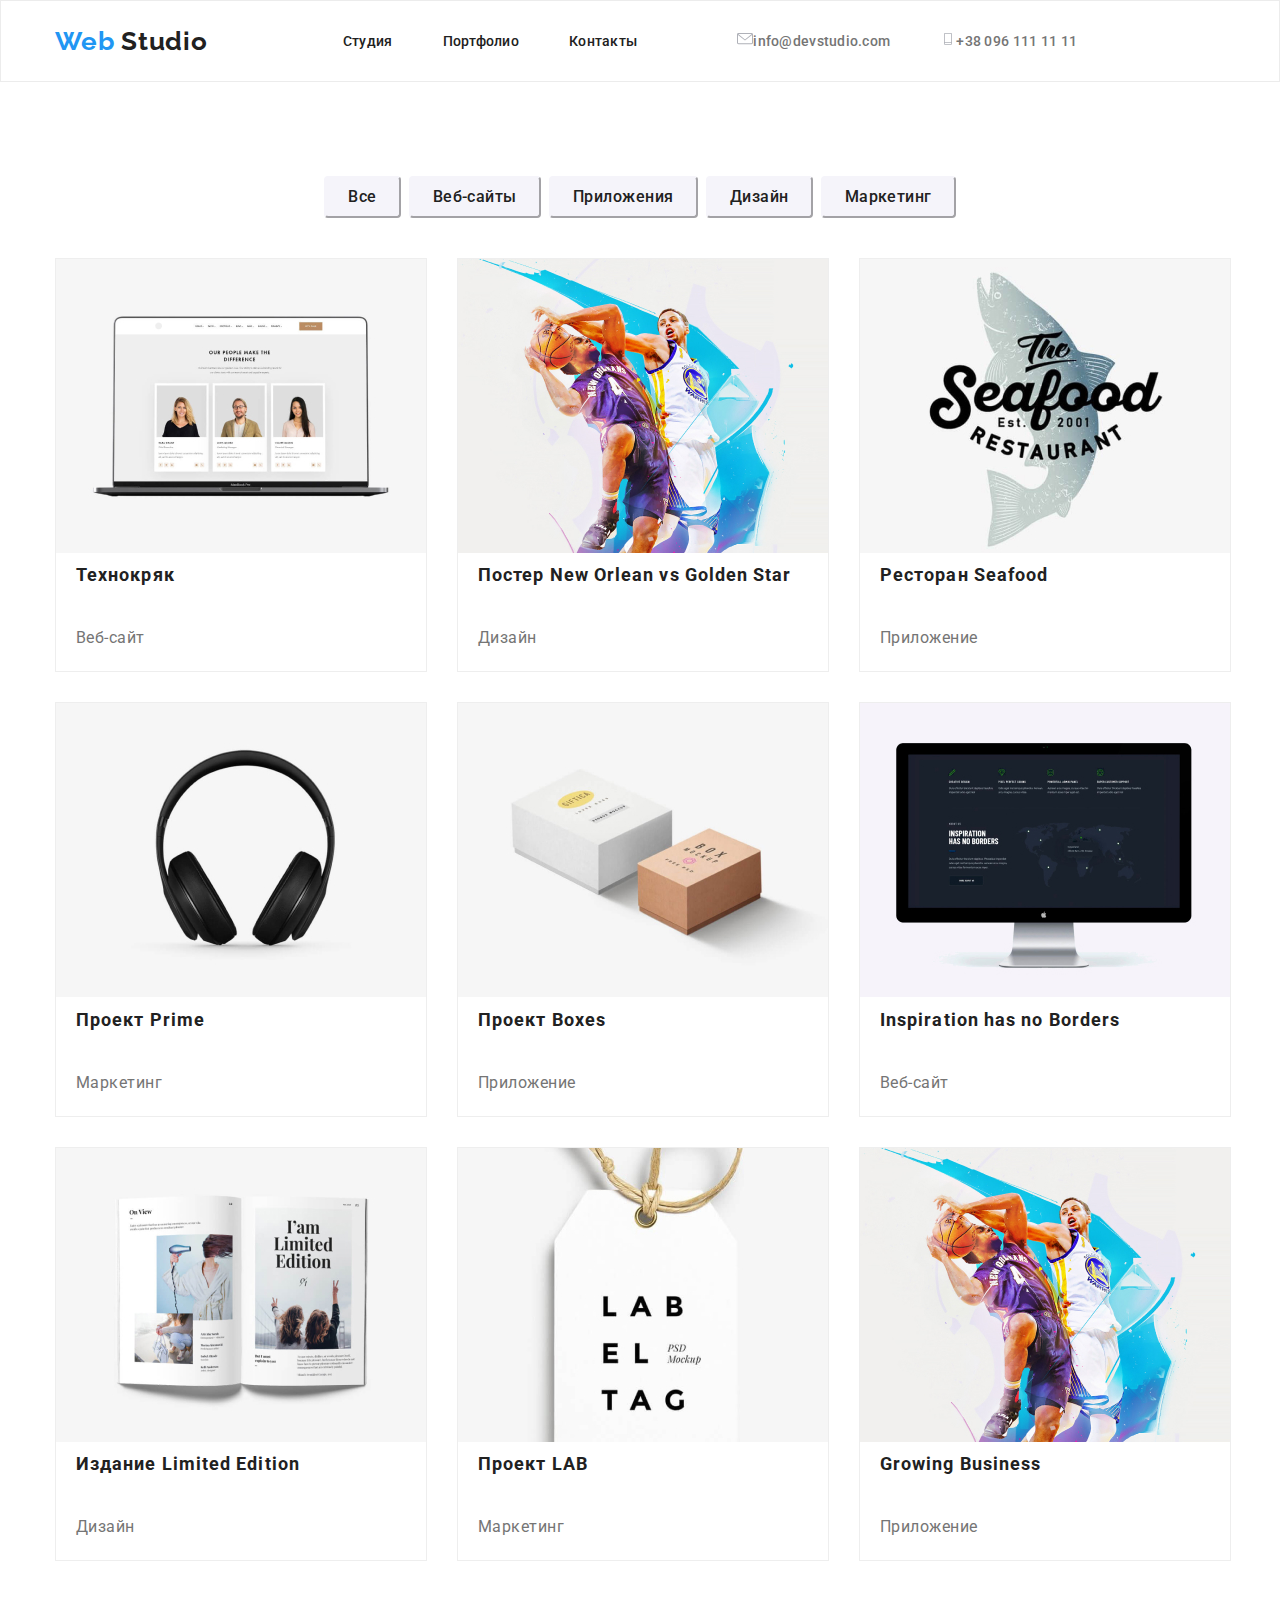
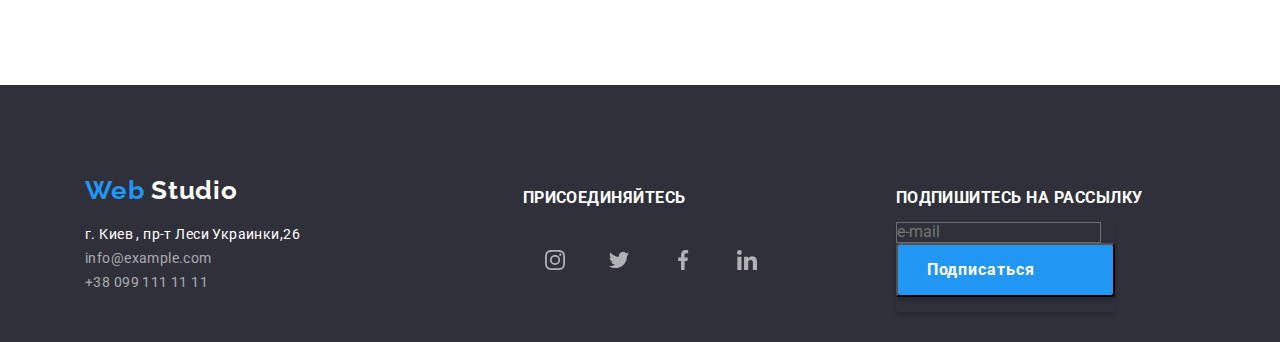
==== portfolio.html @ a4f7d0e1 "ready to hw05" ====
<!DOCTYPE html>
<html lang="ru">
	<head>
		<meta charset="UTF-8" />
		<meta name="viewport" content="width=device-width, initial-scale=1.0" />
		<meta http-equiv="X-UA-Compatible" content="ie=edge" />
		<link rel="icon" href="./favicon.ico" type="image/x-icon" />
		<link
			href="https://fonts.googleapis.com/css2?family=Raleway:wght@700&family=Roboto:wght@400;500;700;900&display=swap"
			rel="stylesheet"
		/>
		<link rel="stylesheet" href="./css/normalize.css" />
		<link rel="stylesheet" href="./css/style.css" />
		<title>Web Studio - portfolio</title>
	</head>
	<body>
		<!-- Шапка сайту -->
		<header>
			<div class="container flex">
				<nav class="flex-header">
					<div class="logo">
						<!-- <img src="./images/logo.svg" alt="Логотип компанії" /> -->
						<a href="index.html" title="Main page">
							<span class="web">Web</span>
							<span class="studio">Studio</span>
						</a>
					</div>
					<ul class="link-menu list">
						<li class="item"><a href="https://ljubik.github.io/goit-markup-hw-04/index.html">Cтудия</a></li>
						<li class="item"><a href="portfolio.html">Портфолио</a></li>
						<li class="item"><a href="#contacts">Контакты</a></li>
					</ul>
					<ul class="link-contact list">
						<li class="item">
							<a href="mailto:info@devstudio.com" class="link">
								<svg class="icon" width="16" height="12">
									<use xlink:href="./images/sprite.svg#icon_mail"></use>
								</svg>

								info@devstudio.com
							</a>
						</li>
						<li class="item">
							<a href="tel:+380961111111" class="link">
								<svg class="icon" width="10" height="16">
									<use xlink:href="./images/sprite.svg#icon_mobile"></use>
								</svg>

								+38 096 111 11 11
							</a>
						</li>
					</ul>
				</nav>
			</div>
		</header>
		<!-- Основний контент -->
		<main>
			<h1 hidden>Портфоліо, галерея робіт</h1>
			<!-- розділ galery -->
			<section class="gallery-section" title="Gallery">
				<div class="container">
					<ul class="btn-gal-group list">
						<li class="btn-gal-item"><button class="btn btn-gallery">Все</button></li>
						<li class="btn-gal-item"><button class="btn btn-gallery">Веб-сайты</button></li>
						<li class="btn-gal-item"><button class="btn btn-gallery">Приложения</button></li>
						<li class="btn-gal-item"><button class="btn btn-gallery">Дизайн</button></li>
						<li class="btn-gal-item"><button class="btn btn-gallery">Маркетинг</button></li>
					</ul>
					<div class="gallery">
						<ul class="gallery-list list">
							<li class="gal-item">
								<div class="card-gallery">
									<a href="#">
										<img src="images/portfolio-1.jpg" alt="Photo portfolio" width="370" height="294" />
									</a>
									<div class="gal-card-info">
										<h2 class="gal-title">Технокряк</h2>

										<p class="gal-text">Веб-сайт</p>
									</div>
								</div>
							</li>
							<li class="gal-item">
								<div class="card-gallery">
									<a href="#">
										<img src="images/portfolio-2.jpg" alt="Photo portfolio" width="370" height="294" />
									</a>
									<div class="gal-card-info">
										<h2 class="gal-title">Постер New Orlean vs Golden Star</h2>

										<p class="gal-text">Дизайн</p>
									</div>
								</div>
							</li>
							<li class="gal-item">
								<div class="card-gallery">
									<a href="#">
										<img src="images/portfolio-3.jpg" alt="Photo portfolio" width="370" height="294" />
									</a>
									<div class="gal-card-info">
										<h2 class="gal-title">Ресторан Seafood</h2>

										<p class="gal-text">Приложение</p>
									</div>
								</div>
							</li>
							<li class="gal-item">
								<div class="card-gallery">
									<a href="#">
										<img src="images/portfolio-4.jpg" alt="Photo portfolio" width="370" height="294" />
									</a>
									<div class="gal-card-info">
										<h2 class="gal-title">Проект Prime</h2>

										<p class="gal-text">Маркетинг</p>
									</div>
								</div>
							</li>
							<li class="gal-item">
								<div class="card-gallery">
									<a href="#">
										<img src="images/portfolio-5.jpg" alt="Photo portfolio" width="370" height="294" />
									</a>
									<div class="gal-card-info">
										<h2 class="gal-title">Проект Boxes</h2>

										<p class="gal-text">Приложение</p>
									</div>
								</div>
							</li>
							<li class="gal-item">
								<div class="card-gallery">
									<a href="#">
										<img src="images/portfolio-6.jpg" alt="Photo portfolio" width="370" height="294" />
									</a>
									<div class="gal-card-info">
										<h2 class="gal-title">Inspiration has no Borders</h2>

										<p class="gal-text">Веб-сайт</p>
									</div>
								</div>
							</li>
							<li class="gal-item">
								<div class="card-gallery">
									<a href="#">
										<img src="images/portfolio-7.jpg" alt="Photo portfolio" width="370" height="294" />
									</a>
									<div class="gal-card-info">
										<h2 class="gal-title">Издание Limited Edition</h2>

										<p class="gal-text">Дизайн</p>
									</div>
								</div>
							</li>
							<li class="gal-item">
								<div class="card-gallery">
									<a href="#">
										<img src="images/portfolio-8.jpg" alt="Photo portfolio" width="370" height="294" />
									</a>
									<div class="gal-card-info">
										<h2 class="gal-title">Проект LAB</h2>

										<p class="gal-text">Маркетинг</p>
									</div>
								</div>
							</li>
							<li class="gal-item">
								<div class="card-gallery">
									<a href="#">
										<img src="images/portfolio-2.jpg" alt="Photo portfolio" width="370" height="294" />
									</a>
									<div class="gal-card-info">
										<h2 class="gal-title">Growing Business</h2>

										<p class="gal-text">Приложение</p>
									</div>
								</div>
							</li>
						</ul>
					</div>
				</div>
			</section>
		</main>
		<!-- Нижня частина сайту -->
		<footer id="contacts">
			<div class="container">
				<div class="footer">
					<ul class="foot-list list">
						<li class="foot-address">
							<div class="logo">
								<a href="index.html" title="Main page">
									<span class="web">Web</span>
									<span class="studio-down">Studio</span>
									<br />
								</a>
							</div>
							<div class="address">
								<address>г. Киев , пр-т Леси Украинки,26</address>

								<p><a href="mailto:info@example.com" class="down-cont-link">info@example.com</a></p>
								<p><a href="tel:380991111111" class="down-cont-link">+38 099 111 11 11</a></p>
							</div>
						</li>
						<li class="foot-social">
							<h4>Присоединяйтесь</h4>
							<div class="social">
								<ul class="team-list list">
									<li class="team-card">
										<a
											href="https://instagram.com/"
											class="social-link"
											aria-label="Instagram"
											target="_blank"
											rel="noopener noreferrer"
										>
											<svg class="icon social" width="20" height="20">
												<use xlink:href="./images/sprite.svg#icon_instagram"></use>
											</svg>
										</a>
									</li>
									<li class="team-card">
										<a
											href="https://twitter.com/"
											class="social-link"
											aria-label="Twitter"
											target="_blank"
											rel="noopener noreferrer"
										>
											<svg class="icon social" width="20" height="20">
												<use xlink:href="./images/sprite.svg#icon_twitter"></use>
											</svg>
										</a>
									</li>
									<li class="team-card">
										<a
											href="https://facebook.com/"
											class="social-link"
											aria-label="Facebook"
											target="_blank"
											rel="noopener noreferrer"
										>
											<svg class="icon social" width="20" height="20">
												<use xlink:href="./images/sprite.svg#icon_facebook"></use>
											</svg>
										</a>
									</li>
									<li class="team-card">
										<a
											href="https://linkedin.com/"
											class="social-link"
											aria-label="Linkedin"
											target="_blank"
											rel="noopener noreferrer"
										>
											<svg class="icon social" width="20" height="20">
												<use xlink:href="./images/sprite.svg#icon_linkedin"></use>
											</svg>
										</a>
									</li>
								</ul>
							</div>
						</li>
						<li class="foot-subscribe">
							<h4>Подпишитесь на рассылку</h4>
							<form action="/" id="usrform">
								<input type="text" placeholder="e-mail" class="inpt-mail" name="usrname" />
								<button class="btn-subscribe">
									Подписаться
								</button>
							</form>
						</li>
					</ul>
				</div>
			</div>
		</footer>
	</body>
</html>
---- css/style.css ----
html {
	box-sizing: border-box;
}

*,
*::before,
*::after {
	box-sizing: inherit;
	margin: 0;
	padding: 0;
	/*outline: 2px solid blue;*/
}

/* *[ Index page style ]* */

/* font-family: 'Raleway', sans-serif;
font-family: 'Roboto', sans-serif; */

:root {
	--dark-color: #212121;
	--body-color: #757575;
	--icon-color: #afb1b8;
	--link-color: #2196f3;
	--light-color: #ffffff;
	--footer-bgcolor: #2f303a;
	--bkg-lite-color: #f5f4fa;
	--bkg-card-color: rgba(47, 48, 58, 0.8);
}

body {
	font-family: "Roboto", sans-serif;
	font-style: normal;
	font-weight: normal;
	letter-spacing: 0.03em;
	color: var(--dark-color);
}

a {
	text-decoration: none;
	color: var(--dark-color);
}

/* img {
	display: block;
	width: 100%;
	height: auto;
} */

a:hover,
a:focus {
	color: var(--link-color);
	fill: var(--link-color);
}

.link {
}

header {
	border: 1px solid #ececec;
}

.container {
	width: 1200px;
	padding-left: 15px;
	padding-right: 15px;
	margin-left: auto;
	margin-right: auto;
}

.flex {
	display: flex;
}

.flex-header {
	display: flex;
	align-items: center;
}

.nav {
	margin-top: 32px;
	margin-bottom: 32px;
}

.logo {
	font-family: "Raleway", sans-serif;
	font-style: normal;
	font-weight: bold;
	font-size: 26px;
	line-height: 1.192;
	letter-spacing: 0.03em;
	left: 215px;
	top: 24px;
	margin-right: 85px;
	display: inline-block;
}

.web {
	color: var(--link-color);
}

.studio {
	color: var(--dark-color);
}

.list {
	list-style: none;
	padding: 0;
	margin: 0;
}

.link-menu {
	display: flex;
	margin-left: 50px;
	padding-top: 32px;
	padding-bottom: 32px;
	font-size: 14px;
	font-weight: 500;
	letter-spacing: 0.02em;
}

.link-contact {
	display: flex;
	margin-left: 50px;
	padding-top: 32px;
	padding-bottom: 32px;
	flex-direction: row;
	font-size: 14px;
	font-weight: 500;
	letter-spacing: 0.02em;
}

.link-contact .link {
	display: flex;
}

.link-item {
	display: flex;
	align-items: center;
	margin-right: 10px;
}

.icon {
	fill: var(--icon-color);
}

.link-contact svg {
	width: 16px;
	height: 12px;
	align-items: baseline;
}

.link-contact a {
	color: var(--body-color);
	fill: var(--link-color);
}

.link .svg {
	display: inline;
	vertical-align: middle;
}

.link-contact a:hover,
.link-contact a:focus,
.link-contact svg:hover,
.link-contact svg:focus {
	color: var(--link-color);
	--icon-color: var(--link-color);
}

.item {
	margin-right: 50px;
}

.hero {
	padding-bottom: 200px;
	padding-top: 200px;
	background-image: linear-gradient(rgba(47, 48, 58, 0.8), rgba(47, 48, 58, 0.8)), url(../images/Header_img_opt.png);
	max-width: 1600px;
	display: flex;
	flex-wrap: wrap;
	align-items: center;
	justify-content: center;
	margin: 0 auto;
}

.hero-center {
	/* display: flex;
	align-items: center;
	justify-content: center; */
	text-align: center;
	margin: 0 auto;
}

.hero-high-text {
	font-family: "Roboto", sans-serif;
	font-style: normal;
	letter-spacing: 0.06em;
	color: var(--light-color);
	width: 696px;
	font-weight: 900;
	font-size: 44px;
	line-height: 1.363;
	text-transform: uppercase;
	text-align: center;
	display: flex;
	justify-content: center;
	align-items: center;
	margin: 0 auto;
	padding-bottom: 30px;
}

.btn-hero {
	margin: 0 auto;
	font-weight: bold;
	font-size: 16px;
	line-height: 1.875;
	display: flex;
	align-items: center;
	color: var(--light-color);
	border: none;
	border-radius: 4px;
	box-shadow: 0px 4px 4px rgba(0, 0, 0, 0.15);
	background: var(--link-color);
	width: 200px;
	padding: 10px;
	justify-content: center;
	align-items: center;
}

.btn-hero:hover,
.btn-hero:focus,
.btn-subscribe:hover,
.btn-subscribe:focus {
	background: var(--link-color);
	border-radius: 4px;
	box-shadow: 0px 4px 4px var(--link-color);
	cursor: pointer;
}

.benefits {
	padding-top: 94px;
	padding-bottom: 94px;
}

.benefits p {
	font-size: 14px;
	line-height: 1.71;
	letter-spacing: 0.03em;
	color: var(--body-color);
}

.benefits h3 {
	font-weight: bold;
	font-size: 14px;
	line-height: 1.143;
	letter-spacing: 0.03em;
	text-transform: uppercase;
	color: var (--dark-color);
}

.benefits-list {
	display: flex;
}

.benefits-item {
	margin: 10px;
	width: calc((100% - 30px * 2) / 4);
}

.rectangle1 {
	border-radius: 4px;
	display: flex;
	flex-wrap: wrap;
	justify-items: center;
	/* width: calc((100%-30px * 3) / 4); */
	background-color: var(--bkg-lite-color);
	padding-left: 100px;
	padding-top: 25px;
	padding-right: 100px;
	padding-bottom: 25px;
}

.img {
	border-style: none;
	display: block; /* для прибирання пропусків пiсля інлайн компонентів */
}

.rectangle1-img {
	display: flex;
	align-items: center;
	justify-content: center;
}

.rectangle1-img .icon {
	fill: var(--icon-color);
	width: 65px;
	height: 70px;
}

.rectangle1-txt {
	display: flex;
	flex-wrap: wrap;
	padding-top: 30px;
}

.we-do {
	font-weight: bold;
	letter-spacing: 0.03em;
	/* padding-top: 94px; */
	padding-bottom: 94px;
}

.we-do-group {
	display: flex;
	padding-left: 15px;
	padding-right: 15px;
}

.we-do-list {
	display: flex;
}

.we-do-item {
	width: calc((100% - 30px * 2) / 3);
}

.we-do-item:nth-child(even) {
	margin-right: 30px;
	margin-left: 30px;
}

.we-do-fig figcaption {
	font-size: 14px;
	display: none;
	line-height: 1.143;
	text-transform: uppercase;
	text-align: center;
}

.we-do-cap {
	display: flex;
	padding-bottom: 28px;
	padding-top: 28px;
	justify-content: center;
	background-color: var(--bkg-card-color);
	color: var(--light-color);
}

.team {
	background: var(--bkg-lite-color);
	display: flex;
	flex-wrap: nowrap;
	padding-top: 94px;
	padding-bottom: 94px;
}

.team-container {
	flex-wrap: nowrap;
}

.team-list {
	display: flex;
	flex-wrap: wrap;
}

.team-item {
	display: flex;
	margin-left: 10px;
	margin-right: 10px;
}

.we-do-h-text,
.team-h-text,
.clients-h-text {
	font-family: "Roboto", sans-serif;
	font-style: normal;
	font-weight: bold;
	font-size: 36px;
	line-height: 1.167;
	color: var(--dark-color);
	text-align: center;
	letter-spacing: 0.03em;
	padding-bottom: 50px;
}

.card {
	width: 260px;
	background: var(--light-color);
	box-shadow: 0px 1px 3px rgba(0, 0, 0, 0.12), 0px 1px 1px rgba(0, 0, 0, 0.14), 0px 2px 1px rgba(0, 0, 0, 0.2);
	border-radius: 0px 0px 4px 4px;
	display: flex;
	flex-wrap: wrap;
	justify-content: center;
}

.team-card-info {
	display: flex;
	flex-wrap: wrap;
	padding-top: 30px;
	padding-bottom: 18px;
	flex-direction: column;
}

.social-link {
	display: flex;
	justify-content: center;
	align-items: center;
	width: 44px;
	height: 44px;
	border-radius: 50%;
}

.social {
	display: flex;
	justify-content: center;
	flex-wrap: nowrap;
}

.team-title {
	display: flex;
	justify-content: center;
	flex-wrap: wrap;
}

.card h3 {
	text-align: center;
}

.card p {
	font-weight: 500;
	font-size: 16px;
	line-height: 1.875;
	color: var(--body-color);
	text-align: center;
}

.team-card {
	flex-wrap: nowrap;
	margin-top: 30px;
	margin-left: 10px;
	margin-right: 10px;
	margin-bottom: 30px;
}

.team-card svg {
	display: flex;
	width: 20px;
	height: 20px;
	justify-content: center;
}

.team-card a:hover,
.team-card a:focus,
.social-link:hover,
.social-link:focus {
	color: var(--link-color);
	--icon-color: var(--light-color);
	background: var(--link-color);
	border-radius: 50%;
}

.clients {
	letter-spacing: 0.03em;
	padding-top: 94px;
	padding-bottom: 94px;
}

.clients-cont {
	display: inline;
	flex-wrap: nowrap;
}

.clients-list {
	display: flex;
	justify-content: center;
}

.clients-card {
	display: flex;
	flex-direction: row;
	margin-left: 10px;
	margin-right: 10px;
	justify-content: center;
	align-items: center;
}

.link-clients {
	display: flex;
	width: 170px;
	height: 90px;
	border: 1px solid #afb1b8;
	border-radius: 4px;
	vertical-align: middle;
	justify-content: center;
	align-items: center;
}

.clients-logo svg {
	display: flex;
	/* width: 40px;
	height: 40px; */
	justify-content: center;
}

.link-clients:hover,
.link-clients:focus {
	border: 1px solid var(--link-color);
	--icon-color: var(--link-color);
}

footer {
	left: 1px;
	background: var(--footer-bgcolor);
	color: var(--light-color);
	display: flex;
}

.footer {
	display: flex;
	padding: 30px;
}

.foot-list {
	display: flex;
	flex-wrap: nowrap;
	/*width: calc((100% - 30px * 2) / 3); */
}

.foot-address {
	display: flex;
	flex-wrap: wrap;
	padding-top: 60px;
	font-size: 14px;
	line-height: 1.71;
	letter-spacing: 0.03em;
}

.foot-social {
	display: flex;
	flex-wrap: wrap;
	text-transform: uppercase;
	padding-top: 74px;
	padding-left: 147px;
}
.foot-subscribe {
	display: flex;
	flex-wrap: wrap;
	text-transform: uppercase;
	padding-top: 74px;
	padding-left: 104px;
}

.studio-down {
	color: var(--light-color);
	display: inline;
}
.address {
	display: flex;
	flex-wrap: wrap;
	display: inline-block;
}

address {
	font-style: normal;
}

.down-cont-link {
	color: rgba(255, 255, 255, 0.6);
}

form {
	box-shadow: 0px 4px 4px rgba(0, 0, 0, 0.15);
	border-radius: 4px;
	position: relative;
}

.inpt-mail {
	border: 1px solid rgba(255, 255, 255, 0.3);
	box-sizing: border-box;
	/* box-shadow: 0px 4px 4px rgba(0, 0, 0, 0.15);
  border-radius: 4px; */
	background: var(--footer-bgcolor);
}

.btn-subscribe {
	color: var(--light-color);
	background-color: var(--link-color);
	font-style: normal;
	font-weight: bold;
	font-size: 16px;
	line-height: 1.875;
	display: flex;
	align-items: center;
	text-align: center;
	letter-spacing: 0.06em;
	border-radius: 4px;
	box-shadow: 0px 4px 4px rgba(0, 0, 0, 0.15);
	padding-left: 29px;
	padding-right: 62px;
	padding-top: 10px;
	padding-bottom: 10px;
}

.btn-subscribe::after {
	content: " ";
	display: block;
	margin-right: 16px;
	background-image: url(../images/icon_mail_hover.svg);
	background-repeat: no-repeat;
}

/* *[ Portfolio page style ]* */
.gallery-section {
	display: flex;
	padding-bottom: 94px;
	padding-top: 94px;
}

.gallery {
	display: flex;
	width: 1176px;
	padding-top: 40px;
}

.btn-gal-group {
	display: flex;
	justify-content: center;
}

.btn {
	background: var(--bkg-lite-color);
	border-radius: 4px;
}

.btn:hover,
.btn:focus {
	background: var(--link-color);
	border: 2px solid var(--link-color);
	color: var(--light-color);
	cursor: pointer;
}

.btn-gallery {
	background: var(--bkg-lite-color);
	border-radius: 4px;
	border-color: var(--bkg-lite-color);
	font-weight: 500;
	font-size: 16px;
	line-height: 1.625;
	letter-spacing: 0.03em;
	color: var(--dark-color);
	padding-left: 22px;
	padding-right: 22px;
	padding-top: 6px;
	padding-bottom: 6px;
	margin-left: 4px;
	margin-right: 4px;
}

.gallery-list {
	display: flex;
	flex-wrap: wrap;
	justify-content: space-between;
}

.gal-item {
	width: calc((100% - 30px * 2) / 3);
	margin-bottom: 30px;
}

.card-gallery {
	background: var(--light-color);
	border: 1px solid #eeeeee;
	box-sizing: border-box;
	/* box-shadow: 1px 4px 6px rgba(0, 0, 0, 0.16), 0px 4px 4px rgba(0, 0, 0, 0.06), 0px 1px 1px rgba(0, 0, 0, 0.12); */
	/* border-radius: 0px 0px 4px 4px; */
	display: flex;
	flex-wrap: wrap;
	border: 1px solid #eeeeee;
	box-sizing: border-box;
}

.gal-card-info {
	flex-wrap: wrap;
	padding-left: 20px;
}

.card-gallery h2 {
	font-size: 18px;
	line-height: 2;
	letter-spacing: 0.06em;
	color: var(--dark-color);
}

.card-gallery p {
	display: flex;
	margin-top: 30px;
	margin-bottom: 18px;
	font-weight: normal;
	font-size: 16px;
	line-height: 1.875;
	letter-spacing: 0.03em;
	color: var(--body-color);
}

.gallery-txt {
	display: flex;
	color: var(--light-color);
}
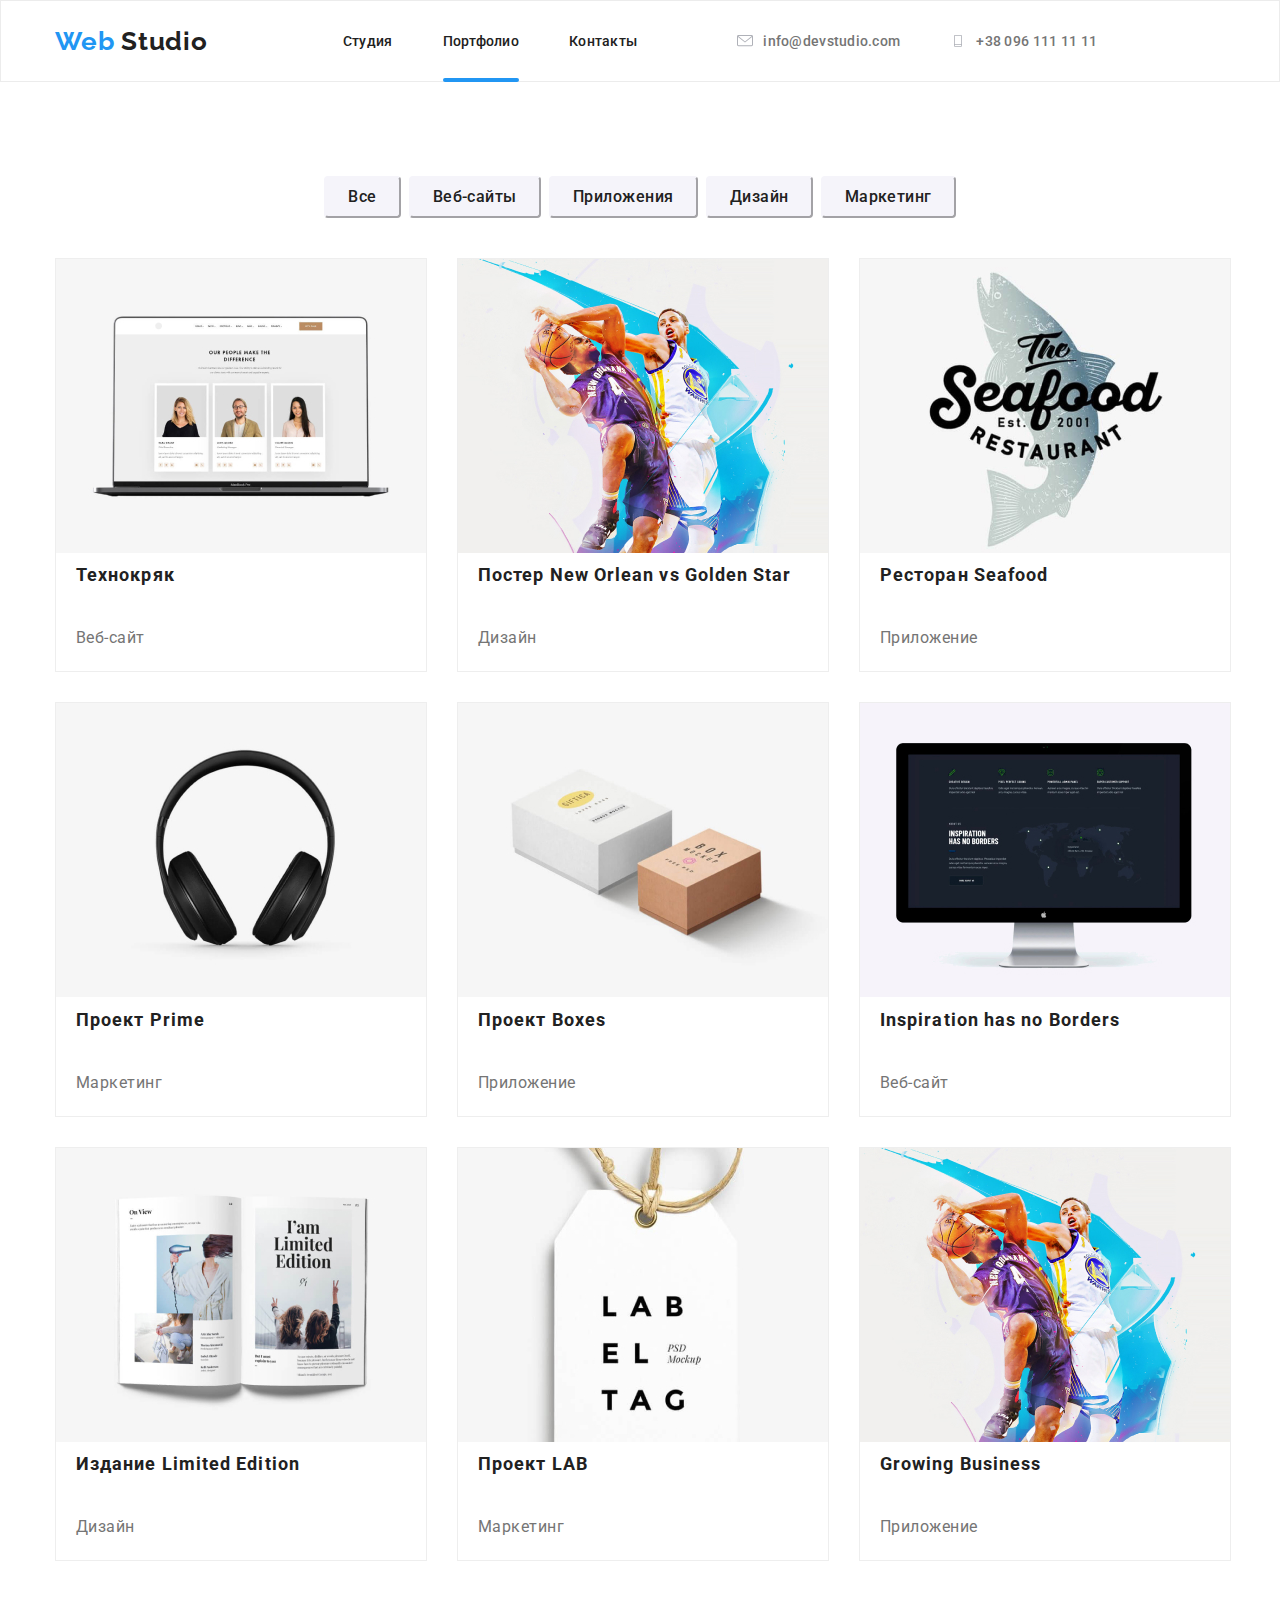
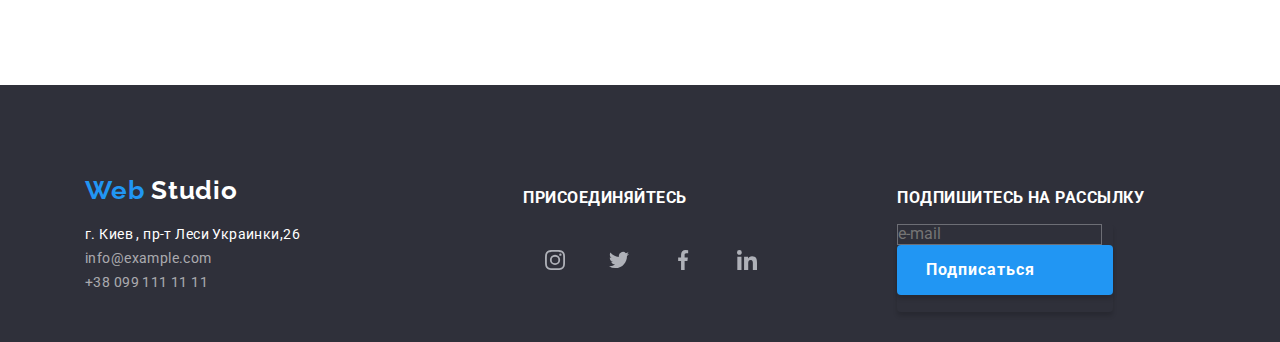
==== commit c35dcc78: "make line link" ====
--- a/portfolio.html
+++ b/portfolio.html
@@ -26,27 +26,33 @@
 						</a>
 					</div>
 					<ul class="link-menu list">
-						<li class="item"><a href="https://ljubik.github.io/goit-markup-hw-04/index.html">Cтудия</a></li>
-						<li class="item"><a href="portfolio.html">Портфолио</a></li>
-						<li class="item"><a href="#contacts">Контакты</a></li>
+						<li class="item">
+							<a href="https://ljubik.github.io/goit-markup-hw-04/index.html" class="menu-line">Cтудия</a>
+						</li>
+						<li class="item"><a href="portfolio.html" class="menu-line current">Портфолио</a></li>
+						<li class="item"><a href="#contacts" class="menu-line">Контакты</a></li>
 					</ul>
 					<ul class="link-contact list">
 						<li class="item">
 							<a href="mailto:info@devstudio.com" class="link">
-								<svg class="icon" width="16" height="12">
-									<use xlink:href="./images/sprite.svg#icon_mail"></use>
-								</svg>
-
-								info@devstudio.com
+								<span class="link-item">
+									<svg class="icon" width="10" height="16">
+										<use xlink:href="./images/sprite.svg#icon_mail"></use>
+									</svg>
+								</span>
+
+								<span>info@devstudio.com</span>
 							</a>
 						</li>
 						<li class="item">
 							<a href="tel:+380961111111" class="link">
-								<svg class="icon" width="10" height="16">
-									<use xlink:href="./images/sprite.svg#icon_mobile"></use>
-								</svg>
-
-								+38 096 111 11 11
+								<span class="link-item">
+									<svg class="icon" width="10" height="16">
+										<use xlink:href="./images/sprite.svg#icon_mobile"></use>
+									</svg>
+								</span>
+
+								<span>+38 096 111 11 11</span>
 							</a>
 						</li>
 					</ul>
--- a/css/style.css
+++ b/css/style.css
@@ -169,6 +169,34 @@
 
 .item {
 	margin-right: 50px;
+	position: relative;
+}
+
+.menu-line::after {
+	position: absolute;
+	content: "";
+	top: 45px;
+	display: block;
+	left: 0;
+	bottom: 0;
+	width: 100%;
+	height: 4px;
+	border-radius: 2px;
+	background-color: var(--link-color);
+	z-index: 2;
+	opacity: 0;
+	transform: scaleX(0);
+	transition: transform 250ms cubic-bezier(0.4, 0, 0.2, 1), opacity 250ms cubic-bezier(0.4, 0, 0.2, 1);
+}
+
+.menu-line.current::after {
+	opacity: 1;
+	transform: scaleX(1);
+}
+
+.menu-line:hover::after {
+	opacity: 1;
+	transform: scaleX(1);
 }
 
 .hero {
@@ -184,9 +212,6 @@
 }
 
 .hero-center {
-	/* display: flex;
-	align-items: center;
-	justify-content: center; */
 	text-align: center;
 	margin: 0 auto;
 }
@@ -235,6 +260,12 @@
 	border-radius: 4px;
 	box-shadow: 0px 4px 4px var(--link-color);
 	cursor: pointer;
+	border: none;
+}
+
+.btn-hero:active,
+.btn-subscribe:active {
+	border: none;
 }
 
 .benefits {
@@ -322,6 +353,7 @@
 
 .we-do-item {
 	width: calc((100% - 30px * 2) / 3);
+	position: relative;
 }
 
 .we-do-item:nth-child(even) {
@@ -331,7 +363,7 @@
 
 .we-do-fig figcaption {
 	font-size: 14px;
-	display: none;
+	/* display: none; */
 	line-height: 1.143;
 	text-transform: uppercase;
 	text-align: center;
@@ -344,6 +376,8 @@
 	justify-content: center;
 	background-color: var(--bkg-card-color);
 	color: var(--light-color);
+	position: absolute;
+	width: 100%;
 }
 
 .team {
@@ -599,14 +633,74 @@
 	padding-right: 62px;
 	padding-top: 10px;
 	padding-bottom: 10px;
+	border: none;
 }
 
 .btn-subscribe::after {
-	content: " ";
+	content: "";
 	display: block;
 	margin-right: 16px;
-	background-image: url(../images/icon_mail_hover.svg);
+	background-image: url(../images/icon/icon_send.svg);
 	background-repeat: no-repeat;
+}
+
+/* *[ Modal window style ]* */
+.backdrop {
+	position: fixed;
+	top: 0;
+	left: 0;
+	bottom: 0;
+	background-color: rgba(25, 28, 38, 0.8);
+	pointer-events: none;
+	z-index: 100;
+	opacity: 1;
+
+	transition: opacity 250ms cubic-bezier(0.4, 0, 0.2, 1);
+}
+
+.backdrop.is-hidden {
+	visibility: hidden;
+	/* pointer-events: none; */
+	opacity: 0;
+}
+
+.backdrop.is-hidden .modal {
+	transform: translate(-50%, -50%) scale(1.1);
+}
+
+.modal {
+	width: 80%;
+	display: flex;
+	max-width: 528px;
+	height: 80%;
+	padding: 80px 40px;
+	position: fixed;
+	top: 50%;
+	left: 50%;
+	width: 100%;
+	transform: translate(-50%, -50%) scale(1);
+
+	transition: transform 250ms cubic-bezier(0.4, 0, 0.2, 1);
+	background-color: #f7f7f7;
+	padding: 80px 40px;
+}
+
+.modal p {
+	font-size: 24px;
+}
+
+.btn-close-modal {
+	position: absolute;
+	top: 15px;
+	right: 15px;
+	width: 25px;
+	height: 25px;
+	border-radius: 50%;
+	border: 2px solid var(--dark-color);
+	background-color: var(--icon-color);
+	color: var(--light-color);
+	cursor: pointer;
+	z-index: 101;
 }
 
 /* *[ Portfolio page style ]* */
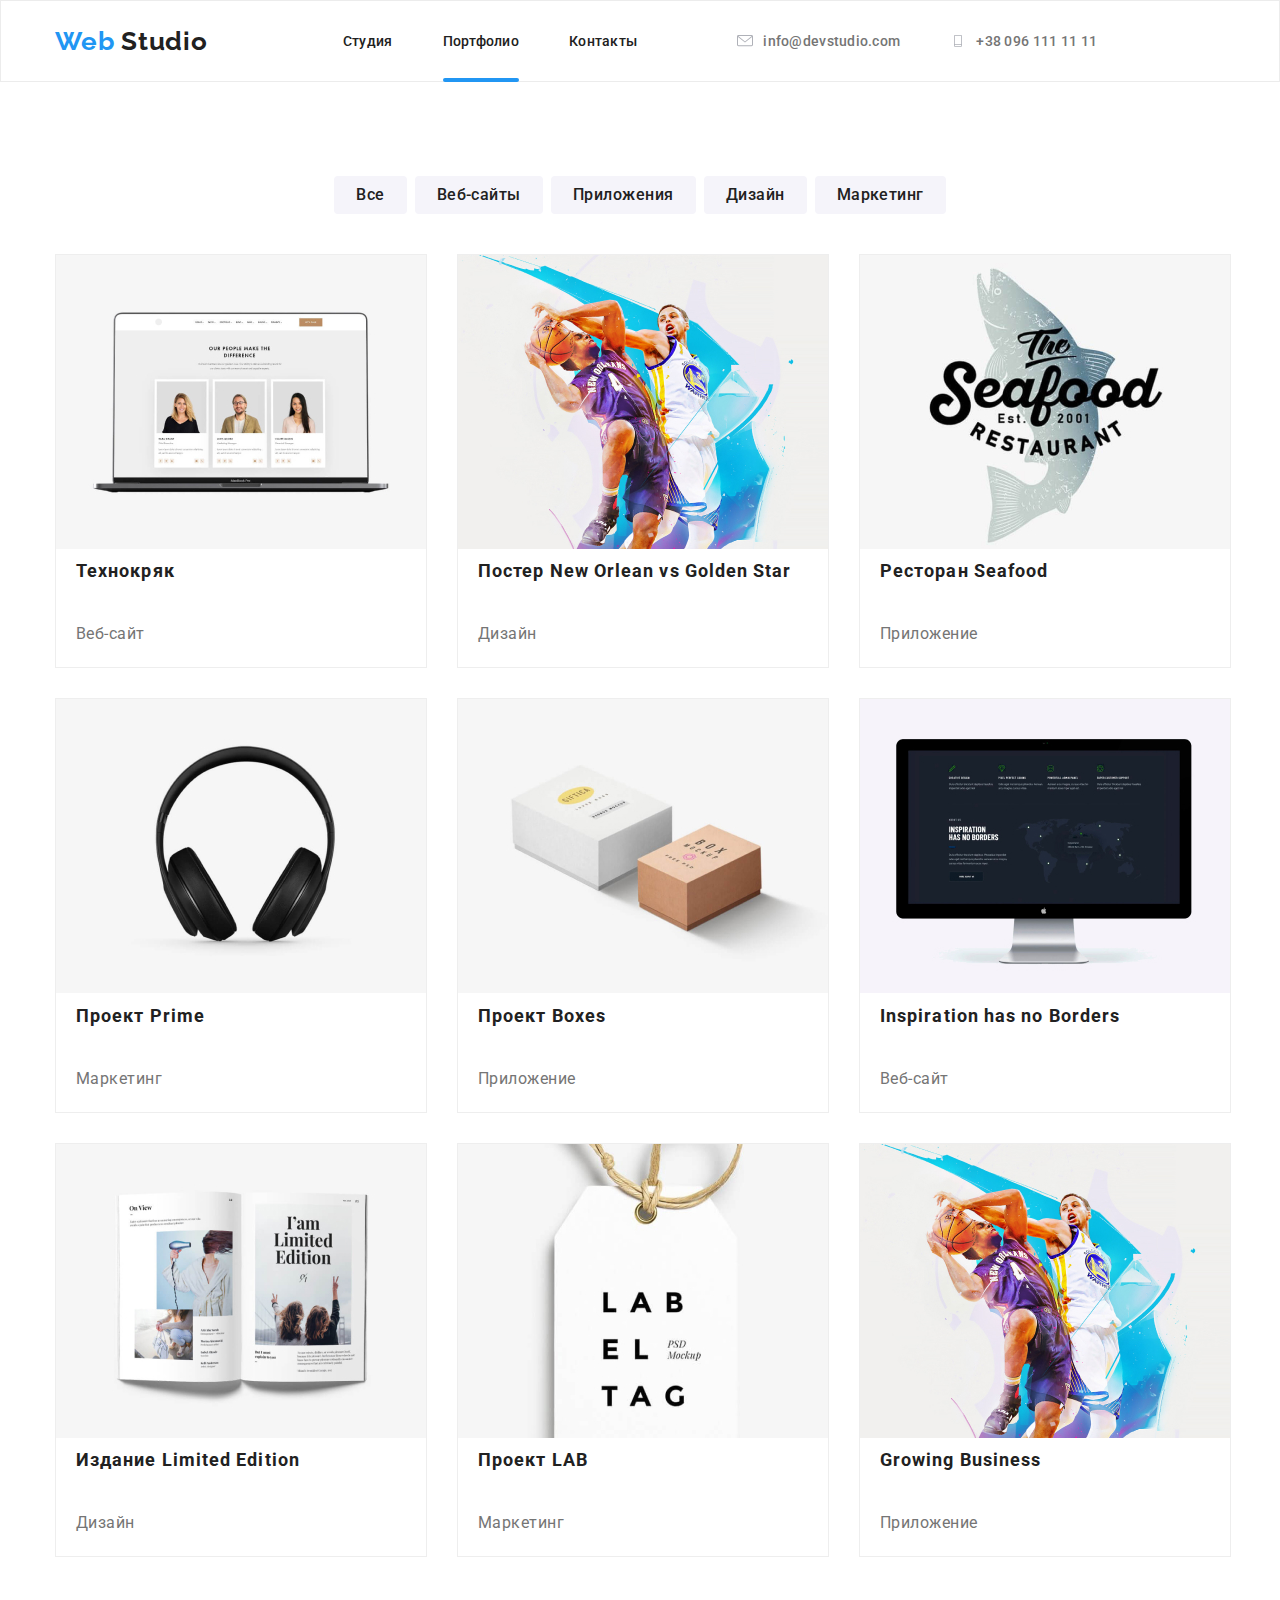
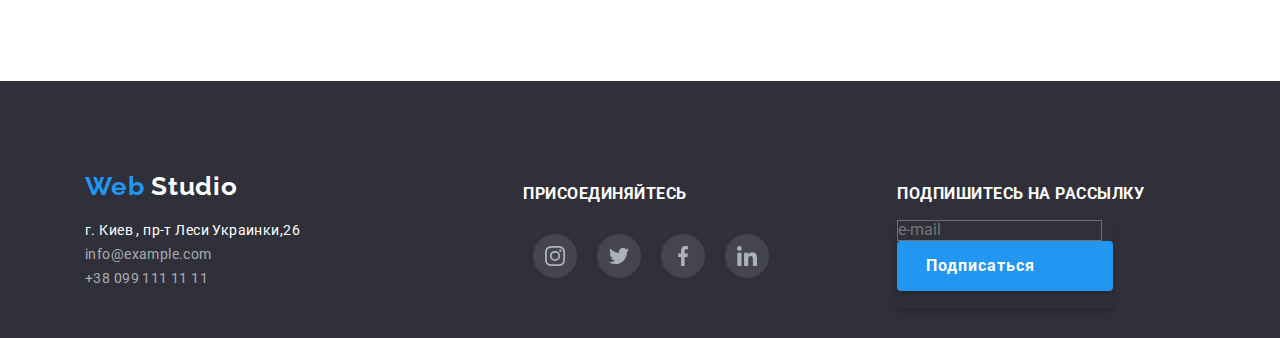
==== commit 8984a0d0: "fix social footer bgk" ====
--- a/portfolio.html
+++ b/portfolio.html
@@ -211,7 +211,7 @@
 							<h4>Присоединяйтесь</h4>
 							<div class="social">
 								<ul class="team-list list">
-									<li class="team-card">
+									<li class="team-card foot-social-card">
 										<a
 											href="https://instagram.com/"
 											class="social-link"
@@ -224,7 +224,7 @@
 											</svg>
 										</a>
 									</li>
-									<li class="team-card">
+									<li class="team-card foot-social-card">
 										<a
 											href="https://twitter.com/"
 											class="social-link"
@@ -237,7 +237,7 @@
 											</svg>
 										</a>
 									</li>
-									<li class="team-card">
+									<li class="team-card foot-social-card">
 										<a
 											href="https://facebook.com/"
 											class="social-link"
@@ -250,7 +250,7 @@
 											</svg>
 										</a>
 									</li>
-									<li class="team-card">
+									<li class="team-card foot-social-card">
 										<a
 											href="https://linkedin.com/"
 											class="social-link"
--- a/css/style.css
+++ b/css/style.css
@@ -50,6 +50,8 @@
 a:focus {
 	color: var(--link-color);
 	fill: var(--link-color);
+	transition: color 250ms cubic-bezier(0.4, 0, 0.2, 1);
+	transition: fill 250ms cubic-bezier(0.4, 0, 0.2, 1);
 }
 
 .link {
@@ -165,6 +167,7 @@
 .link-contact svg:focus {
 	color: var(--link-color);
 	--icon-color: var(--link-color);
+	transition: color 250ms cubic-bezier(0.4, 0, 0.2, 1);
 }
 
 .item {
@@ -202,7 +205,7 @@
 .hero {
 	padding-bottom: 200px;
 	padding-top: 200px;
-	background-image: linear-gradient(rgba(47, 48, 58, 0.8), rgba(47, 48, 58, 0.8)), url(../images/Header_img_opt.png);
+	background-image: linear-gradient(rgba(47, 48, 58, 0.4), rgba(47, 48, 58, 0.4)), url(../images/Header_img_opt.png);
 	max-width: 1600px;
 	display: flex;
 	flex-wrap: wrap;
@@ -258,9 +261,14 @@
 .btn-subscribe:focus {
 	background: var(--link-color);
 	border-radius: 4px;
-	box-shadow: 0px 4px 4px var(--link-color);
+	/* box-shadow: 0px 4px 4px rgba(0, 0, 0, 0.15); */
+	box-shadow: 0px 4px 4px var(--dark-color);
 	cursor: pointer;
 	border: none;
+	/*ефект зникання*/
+	/* transform: scale(2, 0.5);  */
+	/* opacity: 0; */
+	transition: box-shadow 250ms cubic-bezier(0.4, 0, 0.2, 1);
 }
 
 .btn-hero:active,
@@ -448,6 +456,7 @@
 	display: flex;
 	justify-content: center;
 	flex-wrap: nowrap;
+	background-color: transparent;
 }
 
 .team-title {
@@ -491,6 +500,9 @@
 	--icon-color: var(--light-color);
 	background: var(--link-color);
 	border-radius: 50%;
+	opacity: 1;
+	transition: background-color 250ms cubic-bezier(0.4, 0, 0.2, 1);
+	/* transition: background-color 0.2s ease-in; */
 }
 
 .clients {
@@ -540,6 +552,8 @@
 .link-clients:focus {
 	border: 1px solid var(--link-color);
 	--icon-color: var(--link-color);
+	opacity: 1;
+	transition: border 250ms cubic-bezier(0.4, 0, 0.2, 1), opacity 250ms cubic-bezier(0.4, 0, 0.2, 1);
 }
 
 footer {
@@ -576,6 +590,12 @@
 	padding-top: 74px;
 	padding-left: 147px;
 }
+
+.foot-social-card {
+	background: rgba(255, 255, 255, 0.1);
+	border-radius: 50%;
+}
+
 .foot-subscribe {
 	display: flex;
 	flex-wrap: wrap;
@@ -703,6 +723,11 @@
 	z-index: 101;
 }
 
+.btn-close-modal:hover {
+	background-color: var(--body-color);
+	transition: background-color 0.2s ease-in;
+}
+
 /* *[ Portfolio page style ]* */
 .gallery-section {
 	display: flex;
@@ -728,15 +753,19 @@
 
 .btn:hover,
 .btn:focus {
-	background: var(--link-color);
-	border: 2px solid var(--link-color);
+	background-color: var(--link-color);
+	/* border: 2px solid var(--link-color); */
+	border: none;
+	box-shadow: 0px 3px 1px rgba(0, 0, 0, 0.1), 0px 1px 2px rgba(0, 0, 0, 0.08), 0px 2px 2px rgba(0, 0, 0, 0.12);
 	color: var(--light-color);
 	cursor: pointer;
+	transition: background-color 250ms cubic-bezier(0.4, 0, 0.2, 1);
 }
 
 .btn-gallery {
 	background: var(--bkg-lite-color);
 	border-radius: 4px;
+	border: none;
 	border-color: var(--bkg-lite-color);
 	font-weight: 500;
 	font-size: 16px;
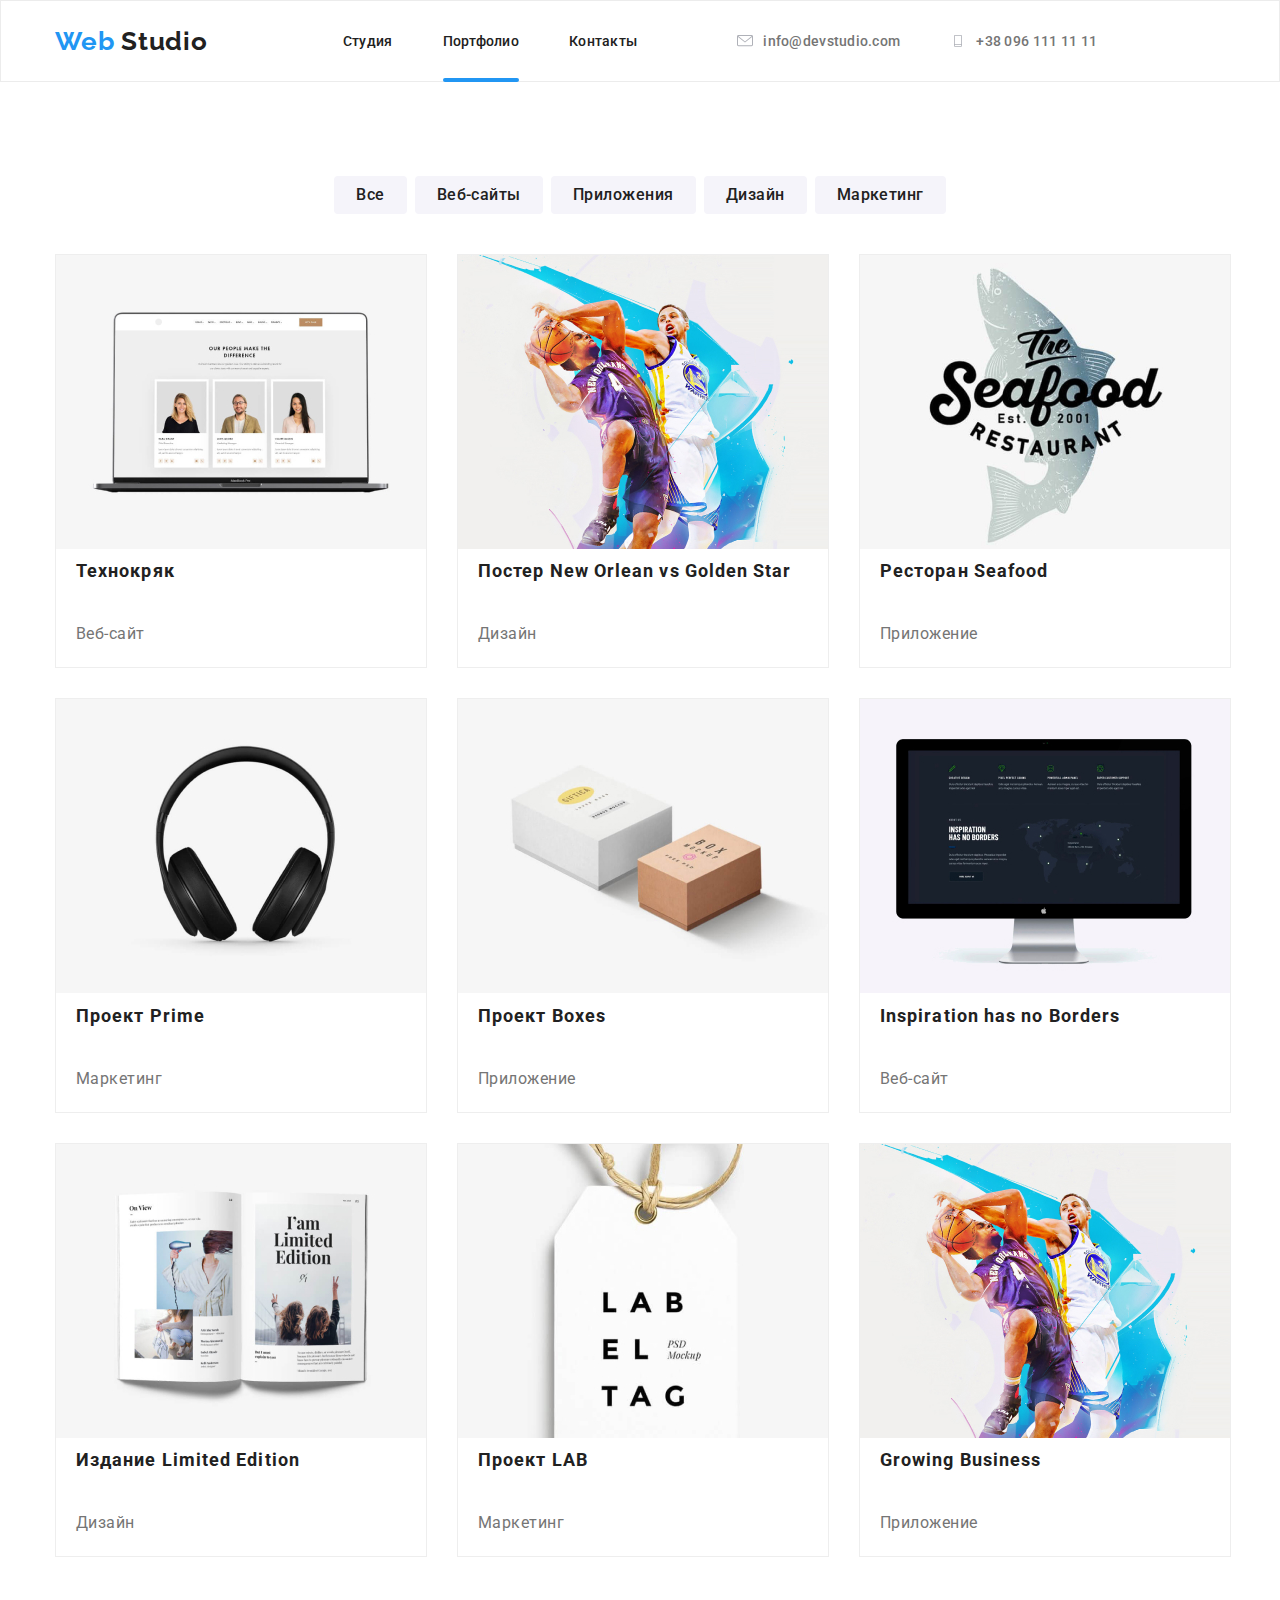
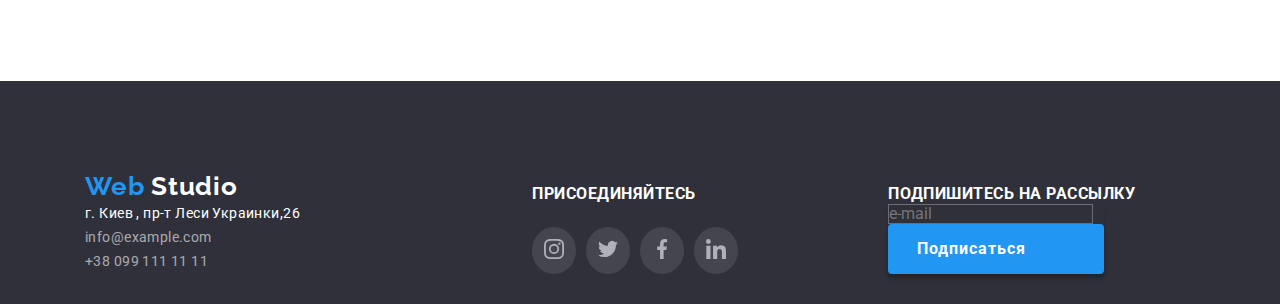
==== commit 49f9001a: "fix position in foooter social" ====
--- a/portfolio.html
+++ b/portfolio.html
@@ -76,9 +76,20 @@
 						<ul class="gallery-list list">
 							<li class="gal-item">
 								<div class="card-gallery">
-									<a href="#">
-										<img src="images/portfolio-1.jpg" alt="Photo portfolio" width="370" height="294" />
-									</a>
+									<div class="gal-card-img">
+										<a href="#">
+											<img src="images/portfolio-1.jpg" alt="Photo portfolio" width="370" height="294" />
+										</a>
+										<div class="gal-card-overlay">
+											<div class="gal-card-actions">
+												<div class="gal-card-text">
+													Технокряк это современная площадка распространения коронавируса. Компании используют эту
+													платформу для цифрового шпионажа и атак на защищённые сервера конкурентов.
+												</div>
+											</div>
+										</div>
+									</div>
+
 									<div class="gal-card-info">
 										<h2 class="gal-title">Технокряк</h2>
 
@@ -88,9 +99,16 @@
 							</li>
 							<li class="gal-item">
 								<div class="card-gallery">
-									<a href="#">
-										<img src="images/portfolio-2.jpg" alt="Photo portfolio" width="370" height="294" />
-									</a>
+									<div class="gal-card-img">
+										<a href="#">
+											<img src="images/portfolio-2.jpg" alt="Photo portfolio" width="370" height="294" />
+										</a>
+										<div class="gal-card-overlay">
+											<div class="gal-card-actions">
+												<div class="gal-card-text"></div>
+											</div>
+										</div>
+									</div>
 									<div class="gal-card-info">
 										<h2 class="gal-title">Постер New Orlean vs Golden Star</h2>
 
@@ -100,9 +118,17 @@
 							</li>
 							<li class="gal-item">
 								<div class="card-gallery">
-									<a href="#">
-										<img src="images/portfolio-3.jpg" alt="Photo portfolio" width="370" height="294" />
-									</a>
+									<div class="gal-card-img">
+										<a href="#">
+											<img src="images/portfolio-3.jpg" alt="Photo portfolio" width="370" height="294" />
+										</a>
+										<div class="gal-card-overlay">
+											<div class="gal-card-actions">
+												<div class="gal-card-text"></div>
+											</div>
+										</div>
+									</div>
+
 									<div class="gal-card-info">
 										<h2 class="gal-title">Ресторан Seafood</h2>
 
@@ -112,9 +138,17 @@
 							</li>
 							<li class="gal-item">
 								<div class="card-gallery">
-									<a href="#">
-										<img src="images/portfolio-4.jpg" alt="Photo portfolio" width="370" height="294" />
-									</a>
+									<div class="gal-card-img">
+										<a href="#">
+											<img src="images/portfolio-4.jpg" alt="Photo portfolio" width="370" height="294" />
+										</a>
+										<div class="gal-card-overlay">
+											<div class="gal-card-actions">
+												<div class="gal-card-text"></div>
+											</div>
+										</div>
+									</div>
+
 									<div class="gal-card-info">
 										<h2 class="gal-title">Проект Prime</h2>
 
@@ -124,9 +158,17 @@
 							</li>
 							<li class="gal-item">
 								<div class="card-gallery">
-									<a href="#">
-										<img src="images/portfolio-5.jpg" alt="Photo portfolio" width="370" height="294" />
-									</a>
+									<div class="gal-card-img">
+										<a href="#">
+											<img src="images/portfolio-5.jpg" alt="Photo portfolio" width="370" height="294" />
+										</a>
+										<div class="gal-card-overlay">
+											<div class="gal-card-actions">
+												<div class="gal-card-text"></div>
+											</div>
+										</div>
+									</div>
+
 									<div class="gal-card-info">
 										<h2 class="gal-title">Проект Boxes</h2>
 
@@ -136,9 +178,17 @@
 							</li>
 							<li class="gal-item">
 								<div class="card-gallery">
-									<a href="#">
-										<img src="images/portfolio-6.jpg" alt="Photo portfolio" width="370" height="294" />
-									</a>
+									<div class="gal-card-img">
+										<a href="#">
+											<img src="images/portfolio-6.jpg" alt="Photo portfolio" width="370" height="294" />
+										</a>
+										<div class="gal-card-overlay">
+											<div class="gal-card-actions">
+												<div class="gal-card-text"></div>
+											</div>
+										</div>
+									</div>
+
 									<div class="gal-card-info">
 										<h2 class="gal-title">Inspiration has no Borders</h2>
 
@@ -148,9 +198,17 @@
 							</li>
 							<li class="gal-item">
 								<div class="card-gallery">
-									<a href="#">
-										<img src="images/portfolio-7.jpg" alt="Photo portfolio" width="370" height="294" />
-									</a>
+									<div class="gal-card-img">
+										<a href="#">
+											<img src="images/portfolio-7.jpg" alt="Photo portfolio" width="370" height="294" />
+										</a>
+										<div class="gal-card-overlay">
+											<div class="gal-card-actions">
+												<div class="gal-card-text"></div>
+											</div>
+										</div>
+									</div>
+
 									<div class="gal-card-info">
 										<h2 class="gal-title">Издание Limited Edition</h2>
 
@@ -160,9 +218,17 @@
 							</li>
 							<li class="gal-item">
 								<div class="card-gallery">
-									<a href="#">
-										<img src="images/portfolio-8.jpg" alt="Photo portfolio" width="370" height="294" />
-									</a>
+									<div class="gal-card-img">
+										<a href="#">
+											<img src="images/portfolio-8.jpg" alt="Photo portfolio" width="370" height="294" />
+										</a>
+										<div class="gal-card-overlay">
+											<div class="gal-card-actions">
+												<div class="gal-card-text"></div>
+											</div>
+										</div>
+									</div>
+
 									<div class="gal-card-info">
 										<h2 class="gal-title">Проект LAB</h2>
 
@@ -172,9 +238,17 @@
 							</li>
 							<li class="gal-item">
 								<div class="card-gallery">
-									<a href="#">
-										<img src="images/portfolio-2.jpg" alt="Photo portfolio" width="370" height="294" />
-									</a>
+									<div class="gal-card-img">
+										<a href="#">
+											<img src="images/portfolio-2.jpg" alt="Photo portfolio" width="370" height="294" />
+										</a>
+										<div class="gal-card-overlay">
+											<div class="gal-card-actions">
+												<div class="gal-card-text"></div>
+											</div>
+										</div>
+									</div>
+
 									<div class="gal-card-info">
 										<h2 class="gal-title">Growing Business</h2>
 
@@ -211,7 +285,7 @@
 							<h4>Присоединяйтесь</h4>
 							<div class="social">
 								<ul class="team-list list">
-									<li class="team-card foot-social-card">
+									<li class="foot-social-card">
 										<a
 											href="https://instagram.com/"
 											class="social-link"
@@ -224,7 +298,7 @@
 											</svg>
 										</a>
 									</li>
-									<li class="team-card foot-social-card">
+									<li class="foot-social-card">
 										<a
 											href="https://twitter.com/"
 											class="social-link"
@@ -237,7 +311,7 @@
 											</svg>
 										</a>
 									</li>
-									<li class="team-card foot-social-card">
+									<li class="foot-social-card">
 										<a
 											href="https://facebook.com/"
 											class="social-link"
@@ -250,7 +324,7 @@
 											</svg>
 										</a>
 									</li>
-									<li class="team-card foot-social-card">
+									<li class="foot-social-card">
 										<a
 											href="https://linkedin.com/"
 											class="social-link"
--- a/css/style.css
+++ b/css/style.css
@@ -25,6 +25,7 @@
 	--footer-bgcolor: #2f303a;
 	--bkg-lite-color: #f5f4fa;
 	--bkg-card-color: rgba(47, 48, 58, 0.8);
+	--box-shadow-dark: rgba(0, 0, 0, 0.15);
 }
 
 body {
@@ -44,6 +45,7 @@
 	display: block;
 	width: 100%;
 	height: auto;
+	clear: left;
 } */
 
 a:hover,
@@ -52,9 +54,6 @@
 	fill: var(--link-color);
 	transition: color 250ms cubic-bezier(0.4, 0, 0.2, 1);
 	transition: fill 250ms cubic-bezier(0.4, 0, 0.2, 1);
-}
-
-.link {
 }
 
 header {
@@ -268,7 +267,7 @@
 	/*ефект зникання*/
 	/* transform: scale(2, 0.5);  */
 	/* opacity: 0; */
-	transition: box-shadow 250ms cubic-bezier(0.4, 0, 0.2, 1);
+	transition: background-color 250ms cubic-bezier(0.4, 0, 0.2, 1);
 }
 
 .btn-hero:active,
@@ -361,7 +360,6 @@
 
 .we-do-item {
 	width: calc((100% - 30px * 2) / 3);
-	position: relative;
 }
 
 .we-do-item:nth-child(even) {
@@ -371,10 +369,18 @@
 
 .we-do-fig figcaption {
 	font-size: 14px;
-	/* display: none; */
 	line-height: 1.143;
 	text-transform: uppercase;
 	text-align: center;
+	display: block;
+	position: absolute;
+	bottom: 0px;
+	left: 0px;
+	width: 100%;
+}
+
+figure {
+	position: relative;
 }
 
 .we-do-cap {
@@ -384,7 +390,6 @@
 	justify-content: center;
 	background-color: var(--bkg-card-color);
 	color: var(--light-color);
-	position: absolute;
 	width: 100%;
 }
 
@@ -439,7 +444,7 @@
 	display: flex;
 	flex-wrap: wrap;
 	padding-top: 30px;
-	padding-bottom: 18px;
+	padding-bottom: 30px;
 	flex-direction: column;
 }
 
@@ -475,14 +480,13 @@
 	line-height: 1.875;
 	color: var(--body-color);
 	text-align: center;
+	padding-top: 10px;
+	padding-bottom: 10px;
 }
 
 .team-card {
 	flex-wrap: nowrap;
-	margin-top: 30px;
-	margin-left: 10px;
-	margin-right: 10px;
-	margin-bottom: 30px;
+	padding-right: 10px;
 }
 
 .team-card svg {
@@ -543,8 +547,6 @@
 
 .clients-logo svg {
 	display: flex;
-	/* width: 40px;
-	height: 40px; */
 	justify-content: center;
 }
 
@@ -553,7 +555,8 @@
 	border: 1px solid var(--link-color);
 	--icon-color: var(--link-color);
 	opacity: 1;
-	transition: border 250ms cubic-bezier(0.4, 0, 0.2, 1), opacity 250ms cubic-bezier(0.4, 0, 0.2, 1);
+	transition: fill 250ms cubic-bezier(0.4, 0, 0.2, 1);
+	transition: border 250ms cubic-bezier(0.4, 0, 0.2, 1);
 }
 
 footer {
@@ -594,6 +597,9 @@
 .foot-social-card {
 	background: rgba(255, 255, 255, 0.1);
 	border-radius: 50%;
+	flex-wrap: nowrap;
+	margin-top: 20px;
+	margin-right: 10px;
 }
 
 .foot-subscribe {
@@ -670,8 +676,9 @@
 	top: 0;
 	left: 0;
 	bottom: 0;
+	width: 100%;
 	background-color: rgba(25, 28, 38, 0.8);
-	pointer-events: none;
+	pointer-events: initial;
 	z-index: 100;
 	opacity: 1;
 
@@ -679,8 +686,8 @@
 }
 
 .backdrop.is-hidden {
-	visibility: hidden;
-	/* pointer-events: none; */
+	/* visibility: hidden; */
+	pointer-events: none;
 	opacity: 0;
 }
 
@@ -689,20 +696,19 @@
 }
 
 .modal {
-	width: 80%;
-	display: flex;
-	max-width: 528px;
+	width: 528px;
+	display: flex;
+	min-width: 528px;
 	height: 80%;
 	padding: 80px 40px;
-	position: fixed;
+	position: absolute;
 	top: 50%;
 	left: 50%;
-	width: 100%;
+	background-color: var(--light-color);
 	transform: translate(-50%, -50%) scale(1);
-
 	transition: transform 250ms cubic-bezier(0.4, 0, 0.2, 1);
-	background-color: #f7f7f7;
 	padding: 80px 40px;
+	z-index: 101;
 }
 
 .modal p {
@@ -713,19 +719,27 @@
 	position: absolute;
 	top: 15px;
 	right: 15px;
-	width: 25px;
-	height: 25px;
+	width: 30px;
+	height: 30px;
 	border-radius: 50%;
-	border: 2px solid var(--dark-color);
-	background-color: var(--icon-color);
+	border: 1px solid rgba(0, 0, 0, 0.1);
+	/* border: 1px solid var(--dark-color); */
+	background-color: var(--light-color);
 	color: var(--light-color);
 	cursor: pointer;
-	z-index: 101;
-}
-
-.btn-close-modal:hover {
-	background-color: var(--body-color);
-	transition: background-color 0.2s ease-in;
+	z-index: 302;
+}
+
+.btn-close-modal svg {
+	display: flex;
+	justify-items: center;
+	align-content: center;
+}
+
+.btn-close-modal:hover,
+.btn-close-modal:focus {
+	--dark-color: var(--link-color);
+	transition: fill 0.2s ease-in;
 }
 
 /* *[ Portfolio page style ]* */
@@ -791,6 +805,11 @@
 	margin-bottom: 30px;
 }
 
+.gal-item:hover {
+	box-shadow: 0px 1px 1px rgba(0, 0, 0, 0.12), 0px 4px 4px rgba(0, 0, 0, 0.06), 1px 4px 6px rgba(0, 0, 0, 0.16);
+	/* border-radius: 0px 0px 4px 4px; */
+}
+
 .card-gallery {
 	background: var(--light-color);
 	border: 1px solid #eeeeee;
@@ -801,6 +820,58 @@
 	flex-wrap: wrap;
 	border: 1px solid #eeeeee;
 	box-sizing: border-box;
+	position: relative;
+}
+
+.gal-card-img {
+	position: relative;
+}
+
+.gal-card-overlay {
+	position: absolute;
+	top: 0;
+	left: 0;
+	width: 100%;
+	height: 100%;
+	background-color: rgba(33, 150, 243, 0.9);
+	transform: translateY(100%);
+	opacity: 0;
+	transition: transform 250ms cubic-bezier(0.4, 0, 0.2, 1), opacity 250ms cubic-bezier(0.4, 0, 0.2, 1);
+}
+
+.card-gallery:hover .gal-card-overlay {
+	transform: translateX(0);
+	opacity: 1;
+}
+
+.gal-card-actions {
+	position: absolute;
+	display: flex;
+	top: 0;
+	left: 0;
+	transform: translate(-50%, -50%);
+	opacity: 0;
+	transition: opacity 250ms cubic-bezier(0.4, 0, 0.2, 1) 250ms;
+}
+
+.card-gallery:hover .gal-card-actions {
+	opacity: 1;
+}
+
+.gal-card-text {
+	font-style: normal;
+	font-weight: normal;
+	font-size: 18px;
+	line-height: 1.56;
+	letter-spacing: 0.03em;
+	color: var(--light-color);
+	position: absolute;
+	display: block;
+	left: 24px;
+	right: 24px;
+	top: 63px;
+	bottom: 63px;
+	width: 322px;
 }
 
 .gal-card-info {
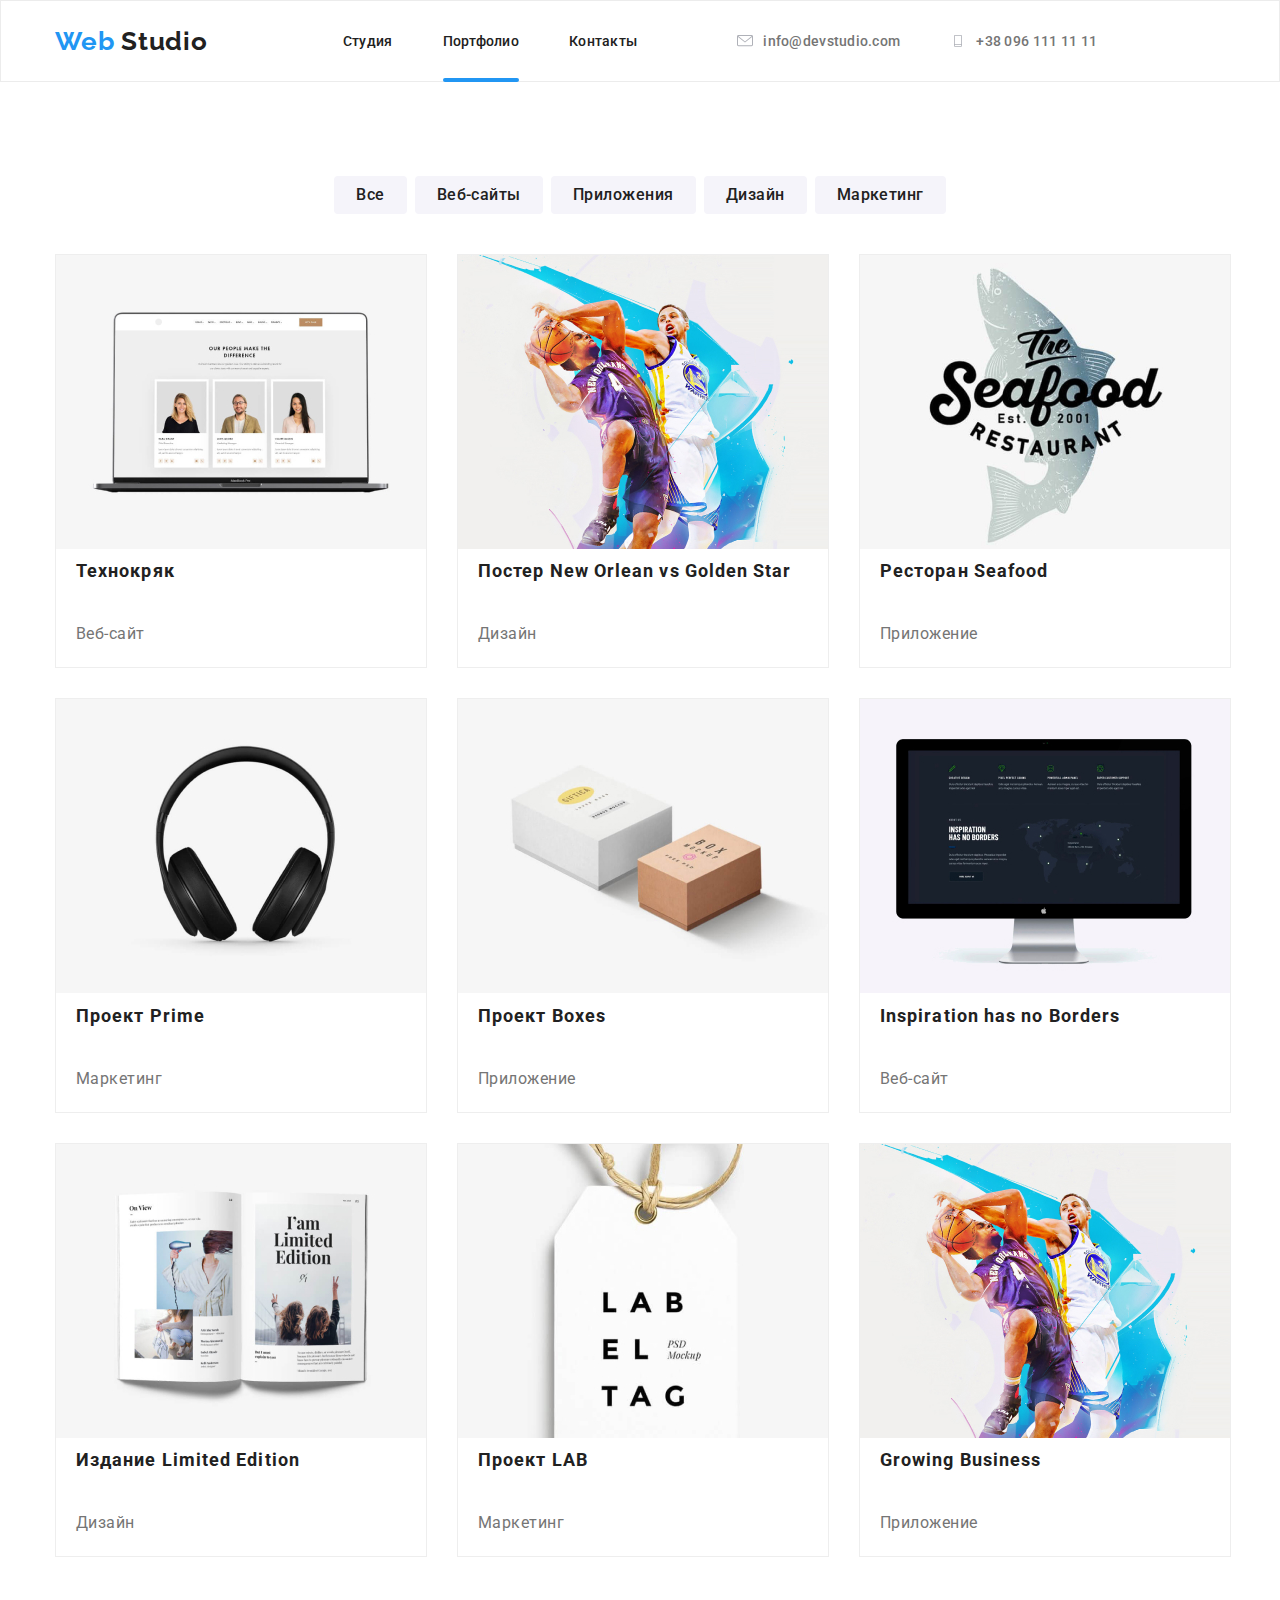
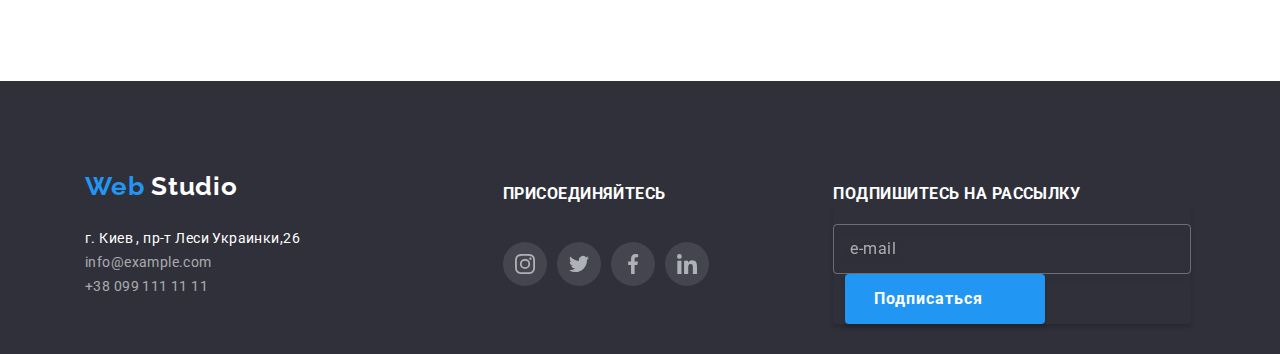
==== commit 5776beed: "fix link" ====
--- a/portfolio.html
+++ b/portfolio.html
@@ -27,7 +27,7 @@
 					</div>
 					<ul class="link-menu list">
 						<li class="item">
-							<a href="https://ljubik.github.io/goit-markup-hw-04/index.html" class="menu-line">Cтудия</a>
+							<a href="https://ljubik.github.io/goit-markup-hw-05/index.html" class="menu-line">Cтудия</a>
 						</li>
 						<li class="item"><a href="portfolio.html" class="menu-line current">Портфолио</a></li>
 						<li class="item"><a href="#contacts" class="menu-line">Контакты</a></li>
--- a/css/style.css
+++ b/css/style.css
@@ -598,8 +598,11 @@
 	background: rgba(255, 255, 255, 0.1);
 	border-radius: 50%;
 	flex-wrap: nowrap;
-	margin-top: 20px;
+	/* padding-top: 20px;
+	padding-right: 10px; */
 	margin-right: 10px;
+	width: 44px;
+	height: 44px;
 }
 
 .foot-subscribe {
@@ -640,6 +643,22 @@
 	/* box-shadow: 0px 4px 4px rgba(0, 0, 0, 0.15);
   border-radius: 4px; */
 	background: var(--footer-bgcolor);
+	margin-top: 20px;
+	width: 358px;
+	height: 50px;
+	background: transparent;
+	padding: 15px 16px;
+	filter: drop-shadow(0px 4px 4px rgba(0, 0, 0, 0.15));
+	border-radius: 4px;
+}
+
+.inpt-mail::placeholder {
+	font-size: 16px;
+	line-height: 1.25;
+	display: flex;
+	align-items: center;
+	letter-spacing: 0.03em;
+	color: rgba(255, 255, 255, 0.6);
 }
 
 .btn-subscribe {
@@ -660,6 +679,12 @@
 	padding-top: 10px;
 	padding-bottom: 10px;
 	border: none;
+	text-align: left;
+	vertical-align: center;
+	position: relative;
+	width: 200px;
+	height: 50px;
+	margin-left: 12px;
 }
 
 .btn-subscribe::after {
@@ -722,6 +747,10 @@
 	width: 30px;
 	height: 30px;
 	border-radius: 50%;
+	padding-top: 9px;
+	padding-left: 9px;
+	padding-right: 9px;
+	padding-bottom: 9px;
 	border: 1px solid rgba(0, 0, 0, 0.1);
 	/* border: 1px solid var(--dark-color); */
 	background-color: var(--light-color);
@@ -730,11 +759,14 @@
 	z-index: 302;
 }
 
-.btn-close-modal svg {
+/* .btn-close-modal > svg {
 	display: flex;
 	justify-items: center;
 	align-content: center;
-}
+	padding-right: 5px;
+	padding-left: 5px;
+	padding-top: 5px;
+} */
 
 .btn-close-modal:hover,
 .btn-close-modal:focus {
